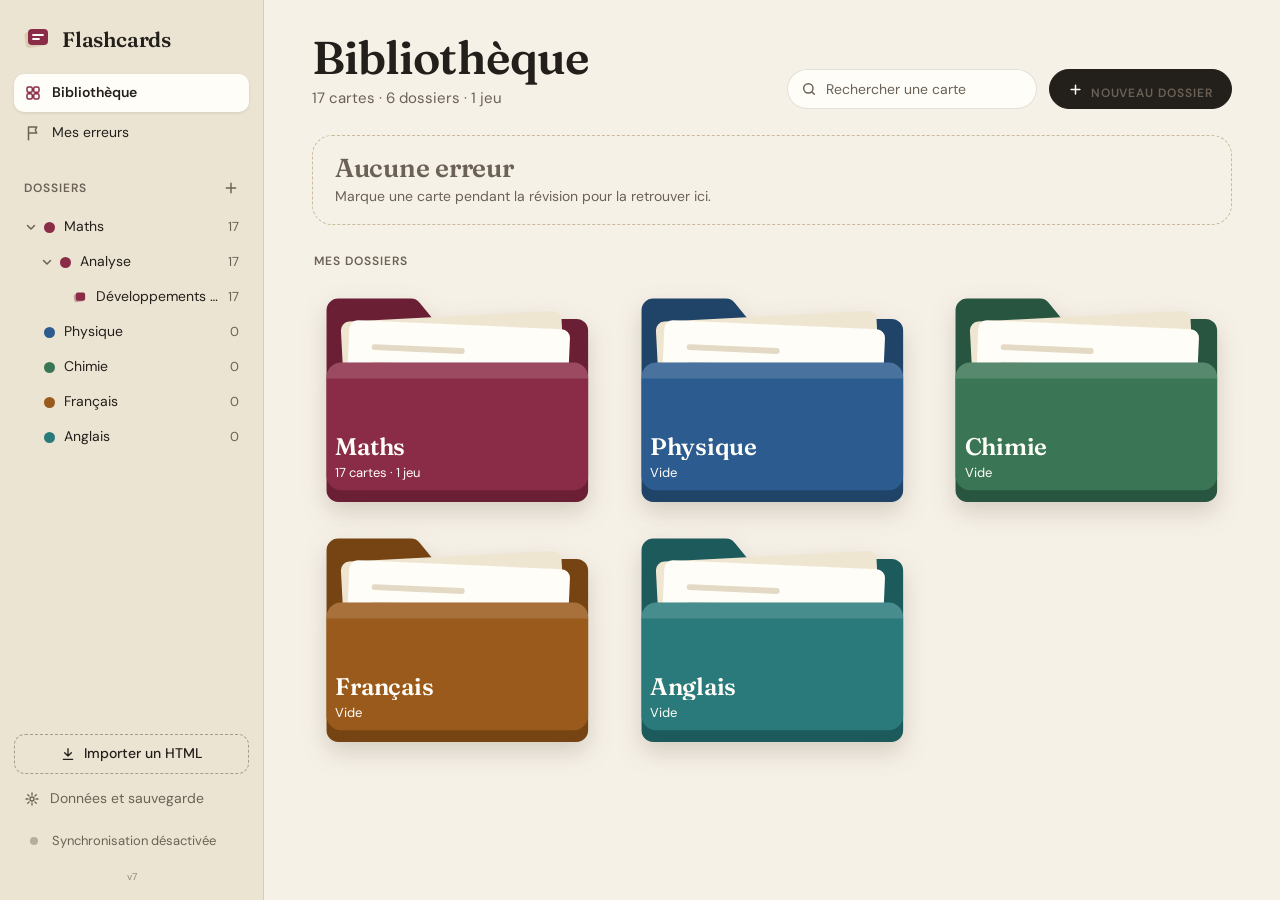
==== index.html @ 66f7e187 "Flashcards PWA v7 Co-Authored-By: Claude Sonnet 5.5 <noreply@anthropic.com> Claude-Session: https://" ====
<!doctype html>
<html lang="fr">
<head>
<meta charset="utf-8">
<meta name="viewport" content="width=device-width,initial-scale=1,viewport-fit=cover">
<title>Flashcards</title>
<meta name="description" content="Tes flashcards, rangées dans des dossiers, hors ligne.">
<meta name="theme-color" content="#f6f1e7">
<meta name="apple-mobile-web-app-capable" content="yes">
<meta name="mobile-web-app-capable" content="yes">
<meta name="apple-mobile-web-app-status-bar-style" content="default">
<meta name="apple-mobile-web-app-title" content="Flashcards">
<link rel="manifest" href="manifest.json">
<link rel="icon" type="image/png" href="icons/favicon-32.png">
<link rel="apple-touch-icon" href="icons/apple-touch-icon.png">
<link rel="stylesheet" href="vendor/katex/katex.min.css">
<link rel="stylesheet" href="style.css">
</head>
<body data-view="lib">
<div id="shell">
  <aside id="side" aria-label="Dossiers"></aside>
  <main id="main" tabindex="-1"></main>
  <nav id="tabbar" aria-label="Navigation principale"></nav>
</div>
<div id="modal-root"></div>
<div id="toast" role="status" aria-live="polite"></div>
<input type="file" id="file" accept=".html,.htm,text/html" multiple hidden>
<noscript><p style="padding:24px;font-family:sans-serif">Cette application a besoin de JavaScript.</p></noscript>
<script src="vendor/katex/katex.min.js"></script>
<script src="vendor/katex/auto-render.min.js"></script>
<script src="seed.js"></script>
<script src="seed-extra.js"></script>
<script src="config.js"></script>
<script src="js/store.js"></script>
<script src="js/sync.js"></script>
<script src="js/transfer.js"></script>
<script src="js/ui-core.js"></script>
<script src="js/ui-sync.js"></script>
<script src="js/ui-app.js"></script>
<script>FC.boot();</script>
</body>
</html>
---- style.css ----
/* Flashcards — design : papier chaud, bordeaux, Fraunces + DM Sans */
@font-face{font-family:Fraunces;font-style:normal;font-weight:100 900;font-display:swap;src:url(fonts/fraunces-latin-wght-normal.woff2) format("woff2")}
@font-face{font-family:Fraunces;font-style:italic;font-weight:100 900;font-display:swap;src:url(fonts/fraunces-latin-wght-italic.woff2) format("woff2")}
@font-face{font-family:"DM Sans";font-style:normal;font-weight:100 1000;font-display:swap;src:url(fonts/dm-sans-latin-wght-normal.woff2) format("woff2")}

:root{
  --paper:#f6f1e7;--paper2:#ece4d3;--surface:#fffdf8;--ink:#231f1b;--muted:#6b6156;
  --line:rgba(35,31,27,.12);--accent:#8a2c47;--err:#c4553f;
  --serif:Fraunces,Georgia,"Times New Roman",serif;
  --sans:"DM Sans",-apple-system,BlinkMacSystemFont,"Segoe UI",system-ui,sans-serif;
  --sb:env(safe-area-inset-bottom,0px);--st:env(safe-area-inset-top,0px);
}
*{box-sizing:border-box}
[hidden]{display:none!important}
html,body{height:100%}
body{margin:0;background:var(--paper);color:var(--ink);font-family:var(--sans);font-size:15px;line-height:1.4;-webkit-font-smoothing:antialiased;-webkit-tap-highlight-color:transparent;overscroll-behavior:none}
button,input,select,textarea{font:inherit;color:inherit}
button{cursor:pointer}
:focus-visible{outline:2px solid var(--accent);outline-offset:2px}
em{font-style:normal}
.ic{flex:none;display:block}

/* ---------- Structure ---------- */
#shell{display:flex;height:100vh;height:100dvh}
#side{width:264px;flex:none;background:var(--paper2);border-right:1px solid var(--line);overflow-y:auto}
#main{flex:1;min-width:0;overflow-y:auto;overflow-x:hidden;-webkit-overflow-scrolling:touch;outline:none}
#tabbar{display:none}
.only-m{display:none!important}

/* ---------- Barre latérale ---------- */
.side-in{display:flex;flex-direction:column;min-height:100%;padding:18px 14px 16px}
.brand{display:flex;align-items:center;gap:10px;padding:6px 8px 20px;font:600 21px var(--serif);letter-spacing:-.01em}
.nav{display:flex;align-items:center;gap:10px;width:100%;height:38px;padding:0 10px;border:none;border-radius:10px;background:transparent;font-size:14px;text-align:left}
.nav+.nav{margin-top:2px}
.nav .ic{color:var(--muted)}
.nav span:first-of-type{flex:1}
.nav.on{background:var(--surface);box-shadow:0 1px 3px rgba(60,40,20,.12);font-weight:600}
.nav.on .ic{color:var(--accent)}
.cnt{min-width:22px;height:20px;padding:0 6px;border-radius:10px;background:var(--accent);color:#fffdf8;font-size:12px;font-weight:600;display:flex;align-items:center;justify-content:center}
.side-h{display:flex;align-items:center;justify-content:space-between;padding:22px 4px 8px 10px;font-size:12px;font-weight:600;letter-spacing:.08em;text-transform:uppercase;color:var(--muted)}
.tree{flex:1;min-height:0;display:flex;flex-direction:column;gap:1px;padding-bottom:12px}
.side-empty{margin:4px 10px;font-size:14px;color:var(--muted)}
.trow{display:flex;align-items:center;min-height:34px;border-radius:9px;font-size:14px}
.trow.on{background:var(--surface);box-shadow:0 1px 3px rgba(60,40,20,.12)}
.trow.on .tl{font-weight:600}
.tgl{width:22px;height:34px;flex:none;border:none;background:none;display:flex;align-items:center;justify-content:center;color:var(--muted)}
.chv{display:inline-flex;transition:transform .15s}
.chv.open{transform:rotate(90deg)}
.tname{flex:1;min-width:0;display:flex;align-items:center;gap:9px;height:34px;padding:0 10px 0 2px;border:none;background:none;text-align:left}
.tset{width:100%;gap:9px;border:none;background:none;padding-right:10px;text-align:left;height:34px}
.tl{flex:1;min-width:0;overflow:hidden;text-overflow:ellipsis;white-space:nowrap}
.tc{font-size:13px;color:var(--muted)}
.dot{width:11px;height:11px;border-radius:50%;flex:none;display:inline-block}
.dot.none{border:1.5px solid var(--muted)}
.side-foot{display:flex;flex-direction:column;gap:6px;padding-top:8px}
.dashed{display:flex;align-items:center;justify-content:center;gap:8px;width:100%;height:40px;border:1px dashed #a89c86;background:transparent;border-radius:11px;font-size:14px;font-weight:500}
.ghostrow{display:flex;align-items:center;gap:10px;height:38px;padding:0 10px;border:none;background:none;border-radius:10px;font-size:14px;color:var(--muted);text-align:left}
.ghostrow:hover,.nav:hover,.trow:hover:not(.on){background:rgba(35,31,27,.05)}

/* ---------- Boutons ---------- */
.btn{display:inline-flex;align-items:center;justify-content:center;gap:8px;height:40px;padding:0 18px;border-radius:20px;border:1px solid var(--line);background:var(--surface);color:var(--ink);font:600 14px var(--sans);white-space:nowrap}
.btn.dark{background:var(--ink);color:#fffdf8;border-color:var(--ink)}
.btn.primary{background:var(--accent);color:#fffdf8;border-color:var(--accent)}
.btn.light{background:#fffdf8;color:var(--accent);border-color:transparent;font-weight:700}
.btn.danger{background:#b3261e;color:#fff;border-color:#b3261e}
.btn.sm{height:34px;padding:0 14px;font-size:13px;font-weight:500;gap:6px}
.btn.block{width:100%;border-radius:11px}
.btn:disabled{opacity:.45;cursor:default}
.btn.left{margin-right:auto}
.iconbtn{width:40px;height:40px;flex:none;border:none;background:transparent;border-radius:20px;display:inline-flex;align-items:center;justify-content:center;color:var(--ink)}
.iconbtn:hover{background:rgba(35,31,27,.06)}
.iconbtn.sm{width:28px;height:28px;color:var(--muted)}
.link{border:none;background:none;color:var(--accent);font:600 14px var(--sans);padding:6px 2px;min-height:32px}
.badge{display:inline-flex;align-items:center;justify-content:center;min-width:20px;height:18px;padding:0 6px;border-radius:9px;background:var(--accent);color:#fffdf8;font-size:12px;font-weight:600;font-style:normal}
.pill{display:inline-flex;align-items:center;gap:6px;height:24px;margin-top:8px;padding:0 10px 0 8px;border-radius:12px;background:var(--surface);border:1px solid var(--line);font-size:12px;font-weight:700}
.pill i,.ebadge i{width:8px;height:8px;border-radius:50%;background:var(--err);display:block}

/* ---------- Pages ---------- */
.page{max-width:1100px;margin:0 auto;padding:34px 48px 60px}
.page-head{display:flex;align-items:flex-end;justify-content:space-between;gap:24px}
h1{margin:0;font:600 46px/1.05 var(--serif);letter-spacing:-.02em}
.sub{font-size:15px;color:var(--muted);margin-top:6px}
.head-actions{display:flex;align-items:center;gap:12px}
.search{position:relative}
.search .ic{position:absolute;left:14px;top:12px;color:var(--muted);pointer-events:none}
.search input{width:250px;height:40px;padding:0 14px 0 38px;border:1px solid var(--line);border-radius:20px;background:var(--surface);font-size:14px;outline:none}
.search input::placeholder{color:var(--muted);opacity:1}
.search input:focus{border-color:var(--accent)}
.sec-h{display:flex;align-items:baseline;justify-content:space-between;margin:28px 2px 14px}
.sec-h h3{margin:0;font-size:12px;font-weight:600;letter-spacing:.08em;text-transform:uppercase;color:var(--muted)}

/* accueil */
.hero{display:grid;grid-template-columns:minmax(0,2fr) minmax(0,1fr);gap:22px;margin-top:26px}
.hero:has(.errs:only-child){grid-template-columns:1fr}
.hcard{display:flex;align-items:center;gap:18px;padding:18px 22px;border-radius:20px;min-width:0}
.hcard.resume{background:var(--surface);border:1px solid rgba(35,31,27,.1);box-shadow:0 6px 18px rgba(60,40,20,.07)}
.hcard.errs{background:var(--accent);color:#fffdf8;box-shadow:0 8px 20px rgba(138,44,71,.28)}
.hcard.errs.none{background:transparent;color:var(--muted);border:1px dashed #c9bb9c;box-shadow:none}
.hmain{flex:1;min-width:0}
.eyebrow{font-size:12px;font-weight:600;letter-spacing:.08em;text-transform:uppercase;color:var(--muted)}
.htitle{font:600 21px var(--serif);margin-top:3px;letter-spacing:-.01em;overflow:hidden;text-overflow:ellipsis;white-space:nowrap}
.hmeta{display:flex;align-items:center;gap:12px;margin-top:8px}
.hmeta svg{flex:1;min-width:50px}
.hmeta span{font-size:13px;color:var(--muted);white-space:nowrap;overflow:hidden;text-overflow:ellipsis;max-width:60%}
.etitle{font:600 26px/1.1 var(--serif);letter-spacing:-.01em}
.esub{font-size:14px;margin-top:4px}
.nag{display:flex;align-items:center;justify-content:space-between;gap:12px;margin-top:18px;padding:12px 16px;border-radius:14px;background:#f7ecd3;font-size:14px}
.welcome{text-align:center;padding:64px 20px}
.welcome h2{font:600 28px var(--serif);margin:18px 0 8px}
.welcome p{max-width:420px;margin:0 auto 22px;color:var(--muted);line-height:1.55}
.row-btns{display:flex;gap:10px;justify-content:center;flex-wrap:wrap}
.empty-note{padding:40px 10px;color:var(--muted);text-align:center}

/* dossiers (classeurs) */
.addtile{display:flex;flex-direction:column;align-items:center;justify-content:center;gap:8px;min-height:132px;border:1.5px dashed #a89c86;border-radius:20px;background:transparent;color:var(--muted);font-size:15px;font-weight:500}
.addtile:hover{background:rgba(255,255,255,.5);color:inherit}
.fgrid{display:grid;grid-template-columns:repeat(auto-fill,minmax(250px,1fr));gap:22px 24px}
.ftile{position:relative}
.ftile-btn{position:relative;display:block;width:100%;padding:0;border:none;background:none;text-align:left;filter:drop-shadow(0 10px 12px rgba(60,40,20,.18));transition:transform .15s}
.ftile-btn:hover{transform:translateY(-3px)}
.fsvg{display:block}
.ftxt{position:absolute;left:8%;right:8%;bottom:9%;display:block;color:#fffdf8}
.fname{display:block;font:600 24px/1.1 var(--serif);letter-spacing:-.01em;overflow:hidden;text-overflow:ellipsis;white-space:nowrap}
.fmeta{display:block;font-size:13px;margin-top:4px}
.ebadge{position:absolute;right:7%;top:44%;display:flex;align-items:center;gap:6px;height:24px;padding:0 10px 0 8px;border-radius:12px;background:#fffdf8;color:var(--ink);font-size:12px;font-weight:700}
.kebab{position:absolute;top:5%;right:4%;width:36px;height:36px;border:none;border-radius:18px;background:rgba(255,253,248,.92);color:var(--ink);display:flex;align-items:center;justify-content:center}
@media (hover:hover){.ftile .kebab{opacity:0;transition:opacity .12s}.ftile:hover .kebab,.ftile .kebab:focus-visible{opacity:1}}
.kebab.flat{position:static;width:40px;height:40px;background:none;color:var(--muted);margin-right:8px;flex:none}

/* jeux */
.slist{display:flex;flex-direction:column;gap:12px}
.srow{display:flex;align-items:center;gap:6px;background:var(--surface);border:1px solid rgba(35,31,27,.08);border-radius:20px;box-shadow:0 6px 16px rgba(60,40,20,.08)}
.srow-main{flex:1;min-width:0;display:flex;align-items:center;gap:14px;padding:14px;border:none;background:none;text-align:left}
.sicon{flex:none}
.stxt{flex:1;min-width:0;display:block}
.stitle{display:block;font:600 17px var(--serif);letter-spacing:-.01em;overflow:hidden;text-overflow:ellipsis;white-space:nowrap}
.smeta{display:block;font-size:13px;color:var(--muted);margin-top:2px;overflow:hidden;text-overflow:ellipsis;white-space:nowrap}
.pbar{display:block;margin-top:10px}
.schev{color:var(--muted);display:flex}
.addrow{display:flex;align-items:center;justify-content:center;gap:8px;width:100%;height:54px;border:1px dashed #a89c86;background:transparent;border-radius:20px;font-size:15px;font-weight:500}

/* page dossier */
.crumbs{display:flex;align-items:center;gap:8px;font-size:14px;color:var(--muted);flex-wrap:wrap}
.crumbs button{border:none;background:none;padding:2px 0;color:var(--muted);font-size:14px}
.crumbs button:hover{color:var(--ink)}
.mback{display:none}
.backbtn{display:inline-flex;align-items:center;gap:2px;height:44px;padding:0 4px;border:none;background:none;color:var(--accent);font:600 15px var(--sans);max-width:60%}
.backbtn span{overflow:hidden;text-overflow:ellipsis;white-space:nowrap}
.fhead{display:flex;align-items:center;gap:22px;margin:18px 0 0}
.fhead-t{flex:1;min-width:0}
.fmini{width:124px;flex:none;filter:drop-shadow(0 8px 10px rgba(60,40,20,.2))}
.chips{display:flex;flex-wrap:wrap;gap:10px}
.chip{display:inline-flex;align-items:center;gap:8px;height:44px;padding:0 16px 0 12px;border-radius:22px;border:1px solid var(--line);background:var(--surface);font-size:15px;font-weight:500}
.chip em{color:var(--muted);font-weight:400;font-size:14px}
.chip.add{border-style:dashed;border-color:#a89c86;background:transparent}
.results{display:flex;flex-direction:column;gap:10px}
.res{display:block;width:100%;text-align:left;padding:14px 18px;border:1px solid var(--line);border-radius:16px;background:var(--surface)}
.rtxt{display:block;font:400 18px/1.45 var(--serif);max-height:4.4em;overflow:hidden}
.rmeta{display:block;font-size:13px;color:var(--muted);margin-top:6px}

/* ---------- Révision ---------- */
.page.rv{max-width:940px;padding-top:12px}
.rv-top{display:flex;align-items:center;gap:12px;min-height:56px}
.rv-crumb{flex:1;min-width:0;font-size:14px;color:var(--muted);overflow:hidden;text-overflow:ellipsis;white-space:nowrap}
.rv-actions{display:flex;align-items:center;gap:8px}
.segwrap{display:flex;justify-content:center;margin-top:6px}
.segs{display:inline-flex;padding:3px;gap:2px;background:#e6dcc8;border-radius:12px;max-width:100%;overflow-x:auto;scrollbar-width:none}
.segs::-webkit-scrollbar{display:none}
.seg{display:flex;align-items:center;gap:8px;height:34px;padding:0 18px;border:none;background:transparent;border-radius:9px;font-size:14px;color:#3d362f;white-space:nowrap;flex:none}
.seg.on{background:var(--surface);font-weight:600;color:var(--ink);box-shadow:0 1px 3px rgba(60,40,20,.18)}
.seg .lg,.seg .sh{max-width:260px;overflow:hidden;text-overflow:ellipsis}
.seg .sh{display:none}
.rv-body{width:100%;max-width:840px;margin:22px auto 0;display:flex;flex-direction:column}
.rv-title{display:flex;align-items:baseline;justify-content:space-between;gap:16px;padding:0 4px 14px}
.rv-title h1{font-size:26px;letter-spacing:-.01em}
#counter{font-size:14px;color:var(--muted);white-space:nowrap}
#cardHost{position:relative;height:clamp(418px,calc(100vh - 300px),660px);flex:none}
.stack{position:absolute;border-radius:26px}
.stack.s2{left:44px;right:44px;top:16px;bottom:0;background:#e8dfcb}
.stack.s1{left:22px;right:22px;top:8px;bottom:8px;background:#f1e9d7;border:1px solid rgba(35,31,27,.08)}
.card{position:absolute;left:0;right:0;top:0;bottom:18px;perspective:1600px;cursor:pointer;outline:none}
.card:focus-visible .face{outline:2px solid var(--accent);outline-offset:3px}
.inner{position:relative;width:100%;height:100%;transition:transform .55s cubic-bezier(.4,.2,.2,1);transform-style:preserve-3d}
.card.flipped .inner{transform:rotateY(180deg)}
.face{position:absolute;inset:0;backface-visibility:hidden;-webkit-backface-visibility:hidden;background:var(--surface);border:1px solid rgba(35,31,27,.1);border-radius:26px;box-shadow:0 22px 44px rgba(60,40,20,.16);display:flex;flex-direction:column;padding:60px 56px 48px;text-align:center;overflow:auto}
.face.back{transform:rotateY(180deg)}
.tag{position:absolute;top:24px;left:30px;display:flex;align-items:center;gap:8px;font-size:12px;font-weight:700;letter-spacing:.1em;text-transform:uppercase}
.tag i{width:9px;height:9px;border-radius:50%;background:currentColor;display:block}
.tag.q{color:#2c5b8f}.tag.a{color:var(--accent)}
.content{margin:auto;width:100%;font:400 32px/1.55 var(--serif);letter-spacing:-.005em}
.content .katex{font-size:1.06em}
.content .katex-display{margin:.4em 0;overflow-x:auto;overflow-y:hidden;padding:.1em 0}
.note{width:72%;margin:20px auto 0;padding-top:16px;border-top:1px dashed #cfc3ab;font:400 16px/1.5 var(--sans);color:#5b5348}
.note .katex{font-size:1.05em}
.flagbtn{position:absolute;top:12px;right:16px;z-index:3;width:44px;height:44px;border:none;background:transparent;border-radius:22px;display:flex;align-items:center;justify-content:center;color:var(--muted)}
.flagbtn.on{color:var(--err)}
.flagbtn.on .ic{fill:currentColor}
.empty-card{height:100%;display:flex;flex-direction:column;align-items:center;justify-content:center;text-align:center;padding:30px;background:var(--surface);border:1px dashed #c9bb9c;border-radius:26px;margin-bottom:18px}
.empty-card h2{font:600 24px var(--serif);margin:0 0 8px}
.empty-card p{margin:0 0 18px;color:var(--muted);max-width:360px;line-height:1.55}
.controls{display:flex;align-items:center;justify-content:center;gap:12px;margin-top:26px}
.cbtn{display:flex;align-items:center;justify-content:center;gap:8px;height:48px;padding:0 20px;border:1px solid var(--line);background:var(--surface);border-radius:24px;font-size:15px;white-space:nowrap}
.cbtn.dark{background:var(--ink);color:#fffdf8;border-color:var(--ink);font-weight:600;padding:0 22px}
.cbtn.on{border-color:var(--err);color:#8f2f1e;background:#fdeeea}
.cbtn.on .ic{fill:currentColor}
.cbtn:disabled{opacity:.4;cursor:default}
kbd{font:500 12px var(--sans);padding:2px 8px;border-radius:6px;background:rgba(255,253,248,.16)}
#segInfo{margin-top:22px;padding:0 4px}
.segsvg{display:block}
.seginfo{display:flex;justify-content:space-between;font-size:12px;color:var(--muted);margin-top:8px}

/* ---------- Fenêtres ---------- */
.modal-back{position:fixed;inset:0;z-index:50;display:flex;align-items:center;justify-content:center;padding:24px;background:rgba(35,31,27,.42);animation:fade .15s}
.modal-back.out{opacity:0;transition:opacity .12s}
@keyframes fade{from{opacity:0}}
.modal{width:min(520px,100%);max-height:min(88vh,100%);display:flex;flex-direction:column;background:var(--surface);border-radius:22px;box-shadow:0 30px 80px rgba(0,0,0,.3);overflow:hidden;animation:pop .18s}
.modal.wide{width:min(660px,100%)}
@keyframes pop{from{transform:translateY(10px) scale(.985);opacity:0}}
.modal-head{display:flex;align-items:center;justify-content:space-between;padding:16px 14px 8px 22px}
.modal-head h2{margin:0;font:600 22px var(--serif);letter-spacing:-.01em}
.modal-body{padding:6px 22px 18px;overflow:auto;flex:1;-webkit-overflow-scrolling:touch}
.modal-foot{display:flex;justify-content:flex-end;gap:10px;padding:14px 22px 18px;border-top:1px solid var(--line);flex-wrap:wrap}
.field{display:block;margin-bottom:14px}
.field>span{display:block;font-size:13px;font-weight:600;color:var(--muted);margin-bottom:6px}
.field input,.field textarea,.field select{width:100%;border:1px solid rgba(35,31,27,.2);border-radius:12px;padding:10px 12px;font-size:15px;background:#fff}
.field textarea{min-height:72px;resize:vertical;font:14px/1.5 ui-monospace,SFMono-Regular,Menlo,Consolas,monospace}
.field input:focus,.field textarea:focus,.field select:focus{outline:none;border-color:var(--accent);box-shadow:0 0 0 3px rgba(138,44,71,.15)}
.two{display:grid;grid-template-columns:1fr 1fr;gap:12px}
.chk{display:flex;align-items:center;gap:10px;margin:2px 0 12px;font-size:15px}
.chk input{width:20px;height:20px;accent-color:var(--accent)}
.chk em{color:var(--muted)}
.hint{font-size:13px;color:var(--muted);margin:0 0 14px;line-height:1.5}
code{background:#f1e9d7;padding:1px 5px;border-radius:5px;font-size:.92em}
.ed-prev{display:grid;grid-template-columns:1fr 1fr;gap:12px}
.pv>span{display:block;font-size:12px;font-weight:600;letter-spacing:.06em;text-transform:uppercase;color:var(--muted);margin-bottom:6px}
.pvbox{border:1px dashed #d6cab1;border-radius:12px;padding:12px;min-height:64px;font:400 17px/1.5 var(--serif);text-align:center;overflow:auto;max-height:200px}
.pvbox .note{width:auto;font-size:14px;margin-top:10px;padding-top:10px}
.ph{color:var(--muted);font-style:normal}
.menu{display:flex;flex-direction:column}
.mrow{display:flex;align-items:center;gap:14px;width:100%;padding:13px 12px;border:none;background:none;text-align:left;font-size:16px;font-weight:500;border-radius:12px}
.mrow:hover{background:var(--paper)}
.mrow.danger{color:#b3261e}
.mrow span{flex:1}
.mrow em{display:block;font-size:13px;color:var(--muted);font-weight:400;margin-top:2px}
.chrow{display:flex;align-items:center;gap:6px;padding:6px 4px 6px 12px;font-size:16px;font-weight:500}
.chrow span{flex:1}
.chrow em{display:block;font-size:13px;color:var(--muted);font-weight:400}
.msg{font-size:15px;line-height:1.55;margin:0 0 12px}
.msub{color:var(--muted);margin:0 0 8px}
.swatches{display:grid;grid-template-columns:repeat(4,1fr);gap:14px;padding:6px 0 8px}
.sw{display:flex;flex-direction:column;align-items:center;gap:6px;border:none;background:none}
.sw span{width:52px;height:52px;border-radius:50%;background:var(--c);display:flex;align-items:center;justify-content:center;color:#fffdf8}
.sw.sel span{box-shadow:0 0 0 3px var(--surface),0 0 0 5px var(--c)}
.sw em{font-size:12px;color:var(--muted)}
.picker{max-height:240px;overflow:auto;border:1px solid var(--line);border-radius:14px;padding:6px}
.prow{display:flex;align-items:center;gap:10px;width:100%;min-height:40px;border:none;background:none;text-align:left;border-radius:10px;font-size:15px;padding-right:12px}
.prow:hover{background:var(--paper)}
.prow.sel{background:#efe6d2;font-weight:600}
.newf{margin-top:12px}
.imp{list-style:none;margin:0 0 6px;padding:0}
.imp li{display:flex;gap:12px;padding:8px 0;align-items:flex-start}
.imp .ri{color:var(--accent);padding-top:2px}
.imp b{display:block;font-size:15px}
.imp em{display:block;font-size:13px;color:var(--muted)}
.lbl{font-size:12px;font-weight:600;letter-spacing:.08em;text-transform:uppercase;color:var(--muted);margin:16px 0 8px}
.radios{display:flex;flex-direction:column;gap:8px}
.radios label{display:flex;gap:10px;padding:10px 12px;border:1px solid var(--line);border-radius:12px;cursor:pointer;align-items:flex-start}
.radios input{margin-top:3px;accent-color:var(--accent)}
.radios b{display:block;font-size:14px}
.radios em{display:block;font-size:13px;color:var(--muted)}
.stats{display:grid;grid-template-columns:repeat(4,1fr);gap:10px;margin-bottom:12px}
.stats div{background:var(--paper);border-radius:14px;padding:12px 6px;text-align:center}
.stats b{display:block;font:600 24px var(--serif)}
.stats span{font-size:12px;color:var(--muted)}
#toast{position:fixed;left:50%;bottom:28px;transform:translate(-50%,10px);z-index:60;max-width:min(520px,calc(100% - 32px));padding:11px 18px;border-radius:22px;background:var(--ink);color:#fffdf8;font-size:14px;opacity:0;pointer-events:none;transition:opacity .2s,transform .2s;text-align:center}
#toast.show{opacity:1;transform:translate(-50%,0)}

/* ---------- Mobile (iPhone) ---------- */
@media (max-width:899px){
  #side{display:none}
  .only-m{display:inline-flex!important}
  .only-d{display:none!important}
  #tabbar{display:flex;position:fixed;left:16px;right:16px;bottom:calc(14px + var(--sb));height:64px;align-items:center;justify-content:space-around;padding:0 8px;background:rgba(255,253,248,.94);-webkit-backdrop-filter:blur(14px);backdrop-filter:blur(14px);border:1px solid var(--line);border-radius:32px;box-shadow:0 10px 26px rgba(60,40,20,.18);z-index:20}
  body[data-view=set] #tabbar,body[data-view=errors] #tabbar{display:none}
  .tb{position:relative;display:flex;flex-direction:column;align-items:center;gap:2px;width:96px;border:none;background:none;font:500 11px var(--sans);color:#5b5348}
  .tb.on{color:var(--accent);font-weight:700}
  .tbadge{position:absolute;top:-6px;right:22px;min-width:18px;height:18px;padding:0 5px;border-radius:9px;background:var(--accent);color:#fffdf8;font:700 11px/18px var(--sans);text-align:center;font-style:normal}
  #toast{bottom:calc(96px + var(--sb))}
  body[data-view=set] #toast,body[data-view=errors] #toast{bottom:calc(30px + var(--sb))}
  .page{padding:calc(16px + var(--st)) 16px calc(110px + var(--sb))}
  h1{font-size:34px}
  .page-head{flex-direction:column;align-items:stretch;gap:14px}
  .head-actions{gap:10px}
  .search{flex:1}
  .search input{width:100%;height:44px;border-radius:22px;padding-left:42px;font-size:16px}
  .search .ic{top:14px;left:16px}
  .head-actions .btn.dark{width:44px;height:44px;padding:0;border-radius:22px}
  .head-actions .btn .lbl{display:none}
  .hero{grid-template-columns:1fr;gap:12px;margin-top:18px}
  .hcard{padding:14px;gap:12px;border-radius:18px}
  .htitle{font-size:17px}
  .hmeta span{max-width:55%}
  .etitle{font-size:22px}
  .sec-h{margin:22px 2px 12px}
  .fgrid{grid-template-columns:repeat(2,minmax(0,1fr));gap:14px 12px}
  .fname{font-size:17px}
  .fmeta{font-size:12px;margin-top:3px}
  .ebadge{height:20px;font-size:12px;padding:0 8px 0 6px;top:42%}
  .kebab{width:34px;height:34px;top:3%;right:2%}
  .crumbs{display:none}
  .mback{display:flex;align-items:center;justify-content:space-between;margin:-6px -4px 0}
  .fhead{margin-top:6px;gap:16px}
  .fmini{width:104px}
  .fhead h1{font-size:38px}
  .chips{flex-wrap:nowrap;overflow-x:auto;margin:0 -16px;padding:0 16px 2px;scrollbar-width:none}
  .chip{flex:none}
  .chip.add .chip-l{display:none}
  .chip.add{width:44px;padding:0;justify-content:center}

  .page.rv{padding:calc(8px + var(--st)) 14px calc(18px + var(--sb));display:flex;flex-direction:column;min-height:100%}
  #main:has(.rv){display:flex;flex-direction:column}
  .rv-crumb{display:none}
  .rv-top{justify-content:space-between;min-height:48px}
  .rv-actions .lbl{display:none}
  .rv-actions .btn.sm{height:38px}
  .segs{max-width:100%}
  .seg{padding:0 14px}
  .seg .lg{display:none}
  .seg .sh{display:inline;max-width:130px}
  .rv-body{flex:1;min-height:0;margin-top:14px}
  .rv-title h1{font-size:24px}
  #cardHost{flex:1;height:auto;min-height:300px}
  .stack.s2{left:30px;right:30px}
  .stack.s1{left:15px;right:15px}
  .card{bottom:20px}
  .face{padding:56px 22px 44px;border-radius:26px}
  .content{font-size:24px}
  .note{width:auto;font-size:15px}
  .tag{left:22px}
  .controls{margin-top:8px;padding-bottom:6px}
  .cbtn[data-act=prev],.cbtn[data-act=next]{width:58px;height:58px;padding:0;border-radius:29px}
  .cbtn[data-act=prev] span,.cbtn[data-act=next] span{display:none}
  .cbtn.dark{flex:1;height:58px;font-size:17px;border-radius:29px}
  .cbtn.dark kbd,.cbtn.dark .ic{display:none}
  #errBtn{display:none}
  #segInfo{margin-top:14px}
  .two{grid-template-columns:1fr}
  .ed-prev{grid-template-columns:1fr}

  .modal-back{align-items:flex-end;padding:0}
  .modal{width:100%!important;max-height:92vh;max-height:92dvh;border-radius:22px 22px 0 0;animation:sheet .22s}
  @keyframes sheet{from{transform:translateY(40px);opacity:0}}
  .modal-foot{padding-bottom:calc(18px + var(--sb))}
  .field input,.field textarea,.field select{font-size:16px}
  .field textarea{font-size:15px}
}
@media (prefers-reduced-motion:reduce){.inner,.ftile-btn,.modal,.modal-back{transition:none;animation:none}}
@media print{#side,#tabbar{display:none}}

/* ---------- Synchronisation ---------- */
.syncrow{display:flex;align-items:center;gap:10px;width:100%;padding:8px 12px;border:0;background:none;color:var(--muted);font:inherit;font-size:13px;cursor:pointer;border-radius:10px;text-align:left}
.syncrow:hover{background:rgba(35,31,27,.05)}
.sd{width:8px;height:8px;border-radius:50%;background:#b8ad9c;flex:none;margin:0 4px}
.sd.idle{background:#3a7656}.sd.syncing{background:#c9962c;animation:sdp 1s infinite}.sd.error,.sd.auth{background:var(--err)}.sd.offline{background:#8a8178}
@keyframes sdp{50%{opacity:.35}}
.srow2{display:flex;gap:10px;flex-wrap:wrap;margin:14px 0 4px}
.modal-body .btn.primary[data-s]{margin-top:6px}
.linkbtn{background:none;border:0;color:var(--muted);font:inherit;font-size:13px;text-decoration:underline;cursor:pointer;padding:8px 0}
.msg.warn{color:var(--err)}
.mrow em{display:block;font-style:normal;color:var(--muted);font-size:12px;margin-top:2px}
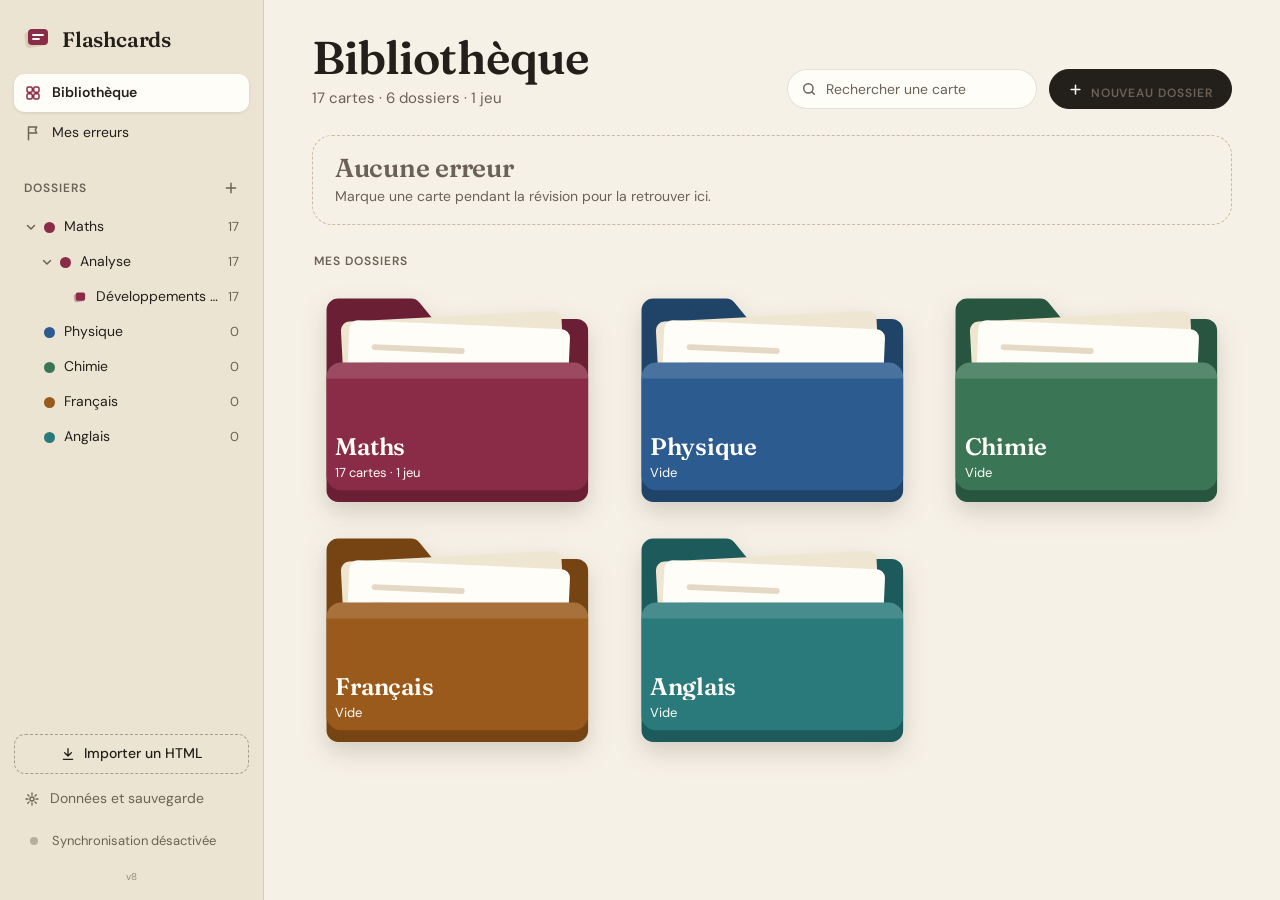
==== commit d5de92e5: "v8 : formules chimiques (mhchem) Co-Authored-By: Claude Sonnet 5.5 <noreply@anthropic.com> Claude-Se" ====
--- a/index.html
+++ b/index.html
@@ -27,6 +27,7 @@
 <input type="file" id="file" accept=".html,.htm,text/html" multiple hidden>
 <noscript><p style="padding:24px;font-family:sans-serif">Cette application a besoin de JavaScript.</p></noscript>
 <script src="vendor/katex/katex.min.js"></script>
+<script src="vendor/katex/mhchem.min.js"></script>
 <script src="vendor/katex/auto-render.min.js"></script>
 <script src="seed.js"></script>
 <script src="seed-extra.js"></script>
